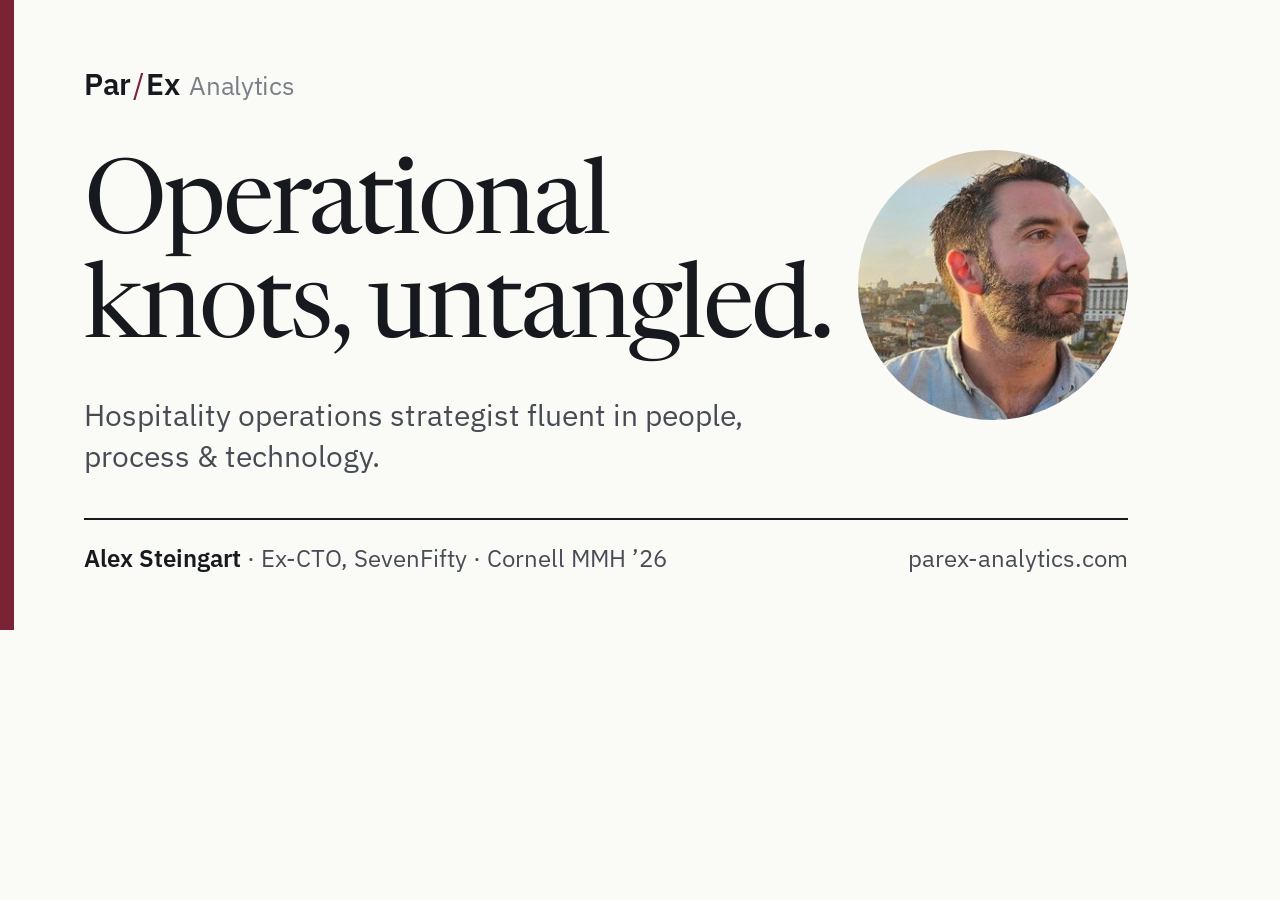
==== _og/card.html @ b50d158c "add 1200x630 link preview card; lead credentials with SevenFifty - og-image.png rendered from _og/ca" ====
<!DOCTYPE html>
<!-- Source for og-image.png (1200x630 link preview). Re-render:
     google-chrome --headless=new --hide-scrollbars --window-size=1200,630 \
       --virtual-time-budget=4000 --screenshot=og-image.png _og/card.html
     (run from the repo root, then move og-image.png into place) -->
<html><head><meta charset="utf-8">
<link href="https://fonts.googleapis.com/css2?family=IBM+Plex+Sans:wght@400;500;600&family=Newsreader:opsz,wght@6..72,400;6..72,500&display=block" rel="stylesheet">
<style>
  html, body { margin: 0; width: 1200px; height: 630px; overflow: hidden; }
  body { background: #FAFAF7; color: #16191D; font-family: 'IBM Plex Sans', sans-serif; position: relative; }
  .band { position: absolute; left: 0; top: 0; bottom: 0; width: 14px; background: #7A2335; }
  .wrap { position: absolute; left: 84px; right: 72px; top: 64px; bottom: 56px; display: flex; flex-direction: column; }
  .brand { font-size: 30px; font-weight: 600; letter-spacing: -0.01em; }
  .brand span { color: #7A2335; font-weight: 400; margin: 0 2px; }
  .brand small { font-size: 26px; font-weight: 400; color: #7B8088; margin-left: 10px; }
  h1 { font: 400 104px/1.0 'Newsreader', serif; letter-spacing: -0.03em; margin: 54px 0 0; max-width: 760px; }
  .sub { margin-top: 30px; font-size: 30px; line-height: 1.35; color: #474C54; max-width: 700px; }
  .foot { margin-top: auto; display: flex; align-items: center; justify-content: space-between; border-top: 2px solid #16191D; padding-top: 22px; font-size: 24px; color: #474C54; }
  .foot b { color: #16191D; font-weight: 600; }
  .photo { position: absolute; right: 72px; top: 150px; width: 270px; height: 270px; border-radius: 50%; object-fit: cover; }
</style></head>
<body>
  <div class="band"></div>
  <img class="photo" src="alex-steingart.jpg" alt="">
  <div class="wrap">
    <div class="brand">Par<span>/</span>Ex<small>Analytics</small></div>
    <h1>Operational knots, untangled.</h1>
    <p class="sub">Hospitality operations strategist fluent in people, process &amp; technology.</p>
    <div class="foot"><span><b>Alex Steingart</b> · Ex-CTO, SevenFifty · Cornell MMH ’26</span><span>parex-analytics.com</span></div>
  </div>
</body></html>
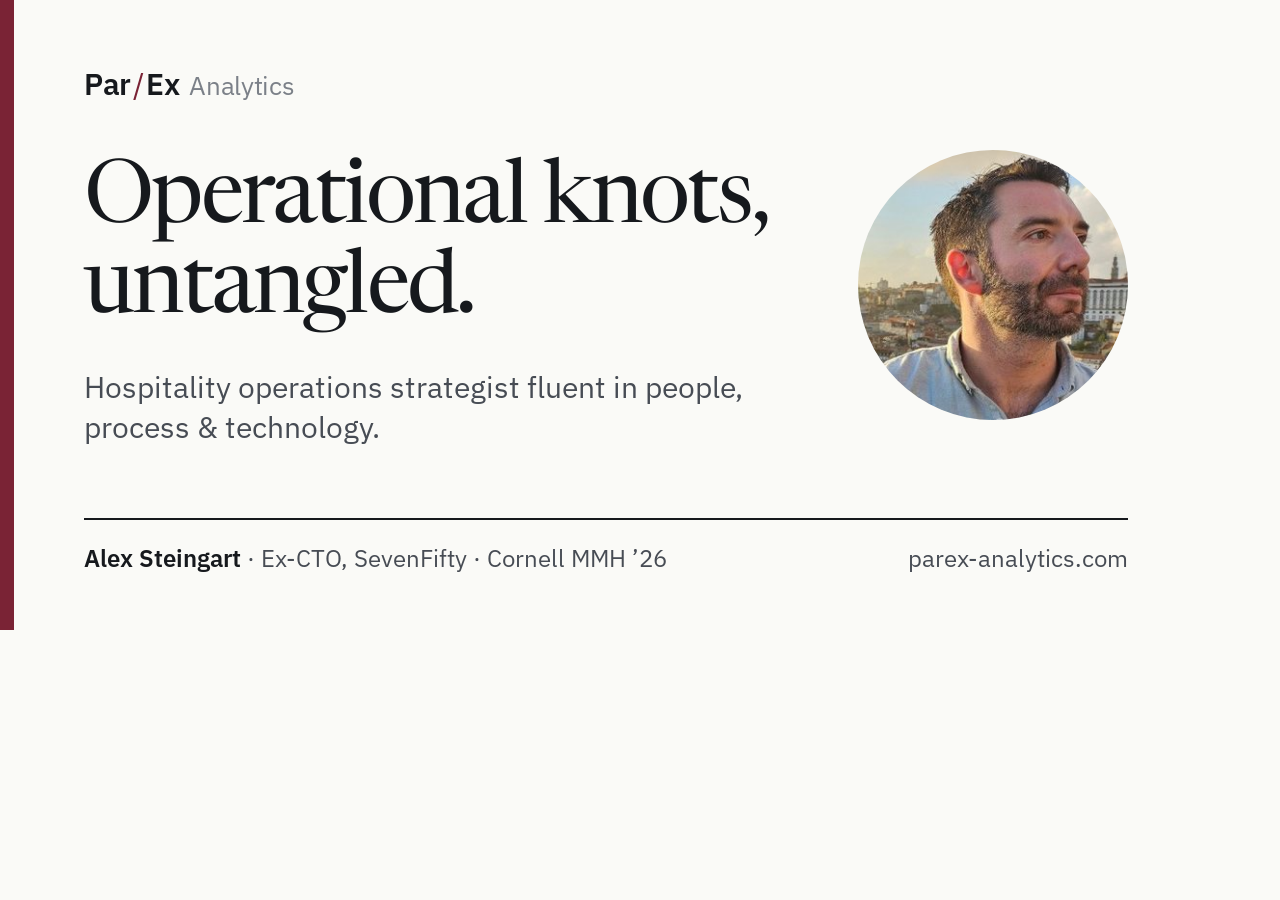
==== commit a38aaff3: "share card: smaller headline so 'Operational knots,' fits on one line Co-Authored-By: Claude Opus 5." ====
--- a/_og/card.html
+++ b/_og/card.html
@@ -13,7 +13,7 @@
   .brand { font-size: 30px; font-weight: 600; letter-spacing: -0.01em; }
   .brand span { color: #7A2335; font-weight: 400; margin: 0 2px; }
   .brand small { font-size: 26px; font-weight: 400; color: #7B8088; margin-left: 10px; }
-  h1 { font: 400 104px/1.0 'Newsreader', serif; letter-spacing: -0.03em; margin: 54px 0 0; max-width: 760px; }
+  h1 { font: 400 88px/1.02 'Newsreader', serif; letter-spacing: -0.03em; margin: 54px 0 0; max-width: 750px; }
   .sub { margin-top: 30px; font-size: 30px; line-height: 1.35; color: #474C54; max-width: 700px; }
   .foot { margin-top: auto; display: flex; align-items: center; justify-content: space-between; border-top: 2px solid #16191D; padding-top: 22px; font-size: 24px; color: #474C54; }
   .foot b { color: #16191D; font-weight: 600; }
